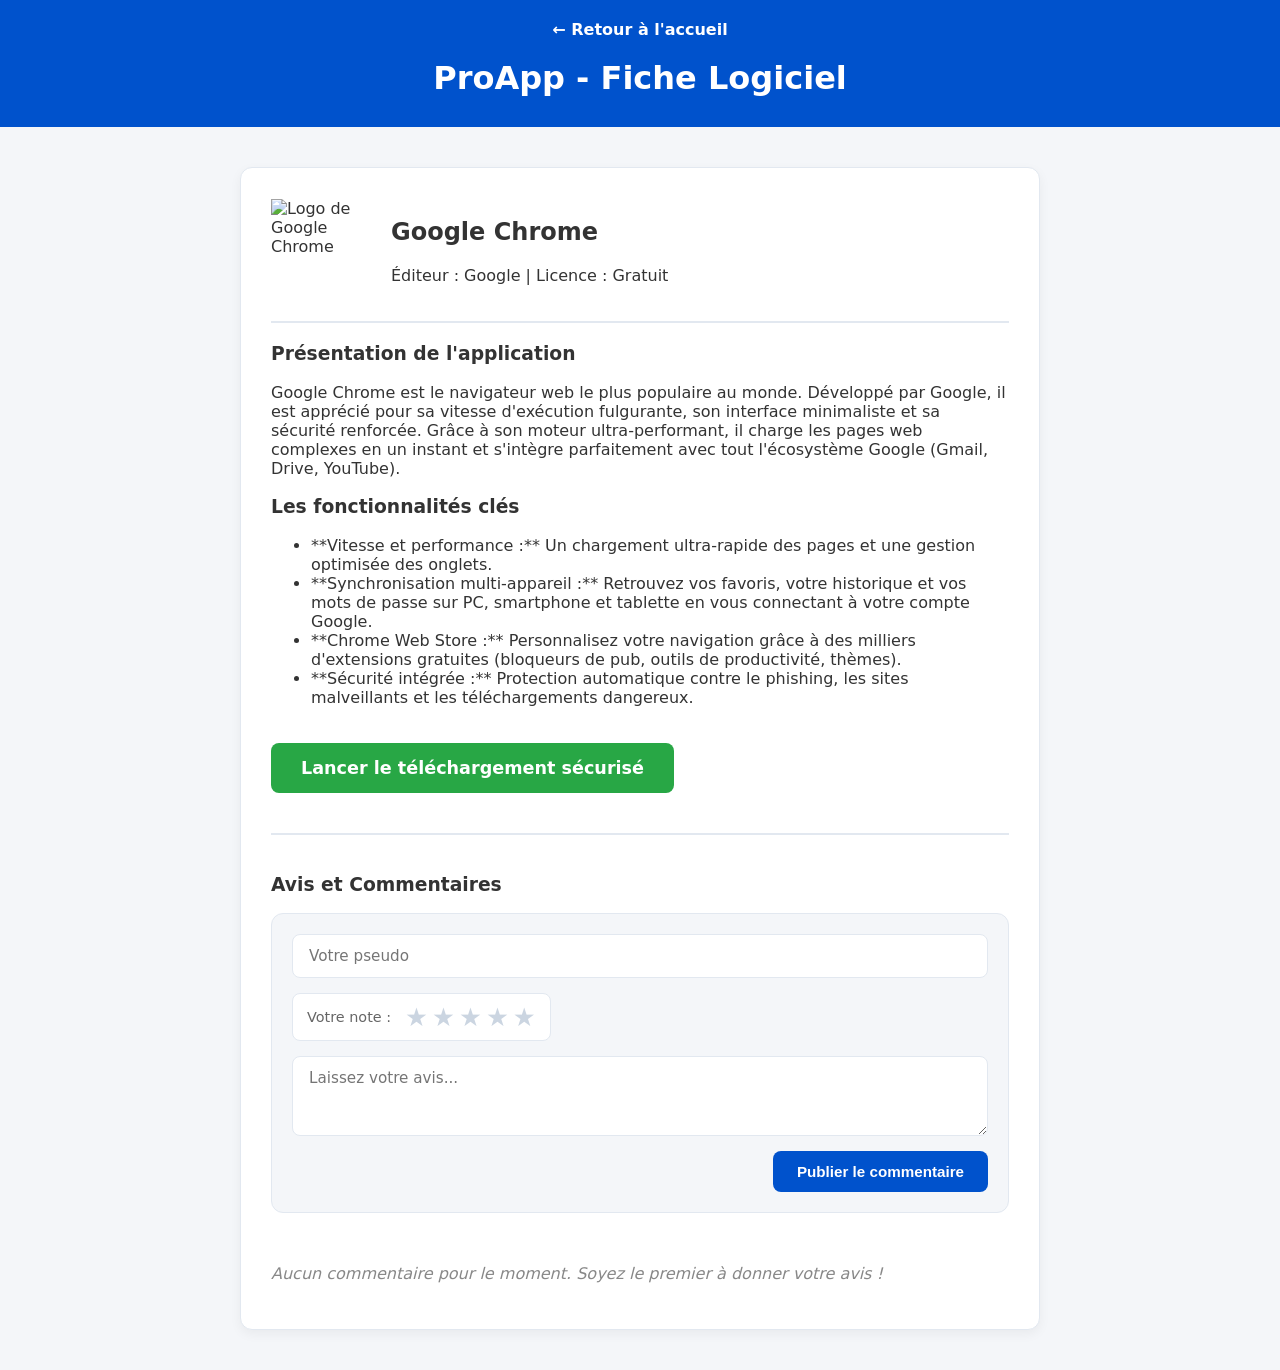
==== Chrome.html @ e078b815 "Add files via upload" ====
<!DOCTYPE html>
<html lang="fr">
<head>
    <meta charset="UTF-8">
    <title>ProApp - Télécharger Google Chrome</title>
        <link rel="stylesheet" href="style.css">
</head>
<body>

    <header>
        <a href="Site.html" class="back-btn">← Retour à l'accueil</a>
        <h1>ProApp - Fiche Logiciel</h1>
    </header>

    <main>
        <div class="app-header">
            <img src="file:///C:/Users/DEPANNAGE/Downloads/Google%20Chrome.png" alt="Logo de Google Chrome">
            <div>
                <h2>Google Chrome</h2>
                <p>Éditeur : Google | Licence : Gratuit</p>
            </div>
        </div>

        <h3>Présentation de l'application</h3>
        <p>Google Chrome est le navigateur web le plus populaire au monde. Développé par Google, il est apprécié pour sa vitesse d'exécution fulgurante, son interface minimaliste et sa sécurité renforcée. Grâce à son moteur ultra-performant, il charge les pages web complexes en un instant et s'intègre parfaitement avec tout l'écosystème Google (Gmail, Drive, YouTube).</p>
        
        <h3>Les fonctionnalités clés</h3>
        <ul>
            <li>**Vitesse et performance :** Un chargement ultra-rapide des pages et une gestion optimisée des onglets.</li>
            <li>**Synchronisation multi-appareil :** Retrouvez vos favoris, votre historique et vos mots de passe sur PC, smartphone et tablette en vous connectant à votre compte Google.</li>
            <li>**Chrome Web Store :** Personnalisez votre navigation grâce à des milliers d'extensions gratuites (bloqueurs de pub, outils de productivité, thèmes).</li>
            <li>**Sécurité intégrée :** Protection automatique contre le phishing, les sites malveillants et les téléchargements dangereux.</li>
        </ul>

        <a href="https://www.google.com/chrome/" target="_blank" class="download-btn">Lancer le téléchargement sécurisé</a>

        <div id="commentZone"></div>
    </main>

   <script src="comments.js" defer></script>
</body>
</html>
---- style.css ----
/* ==========================================================================
   1. VARIABLES & PARAMÈTRES GÉNÉRAUX (Compatibles Mode Sombre)
   ========================================================================== */
:root {
    --primary-color: #0052cc;
    --primary-hover: #0041a3;
    --success-color: #28a745;
    --success-hover: #218838;
    --bg-color: #f4f6f9;
    --card-bg: #ffffff;
    --text-color: #333333;
    --text-secondary: #666666;
    --border-color: #e2e8f0;
    --shadow: 0 4px 12px rgba(0, 0, 0, 0.05);
}

/* Variables appliquées automatiquement en Mode Sombre */
body.dark-mode {
    --bg-color: #121214;
    --card-bg: #1a1a1e;
    --text-color: #f1f5f9;
    --text-secondary: #94a3b8;
    --border-color: #2d2d34;
    --shadow: 0 4px 12px rgba(0, 0, 0, 0.3);
}

* {
    box-sizing: border-box;
    transition: background-color 0.3s ease, color 0.3s ease, border-color 0.3s ease, box-shadow 0.3s ease;
}

body {
    font-family: 'Segoe UI', system-ui, -apple-system, sans-serif;
    background-color: var(--bg-color);
    margin: 0;
    padding: 0;
    color: var(--text-color);
}

/* ==========================================================================
   2. EN-TÊTE & NAVIGATION (Header, Boutons, Sidebar)
   ========================================================================== */
header {
    background-color: #0052cc;
    color: white;
    padding: 20px;
    text-align: center;
    position: relative;
}

header h1 {
    margin: 10px 0;
}

/* Bouton Retour (Fiches Logiciels) */
.back-btn {
    color: white;
    text-decoration: none;
    font-weight: bold;
    display: inline-block;
    margin-bottom: 10px;
}

.back-btn:hover {
    text-decoration: underline;
}

/* Bouton Switch de Thème (Mode Sombre) */
.theme-toggle {
    position: absolute;
    top: 20px;
    right: 20px;
    background: rgba(255, 255, 255, 0.2);
    color: white;
    border: none;
    padding: 8px 16px;
    border-radius: 20px;
    cursor: pointer;
    font-weight: 600;
}

.theme-toggle:hover {
    background: rgba(255, 255, 255, 0.3);
}

/* Barre de recherche (Accueil) */
.search-bar {
    width: 100%;
    max-width: 500px;
    padding: 12px 20px;
    border: none;
    border-radius: 25px;
    font-size: 1rem;
    margin-top: 10px;
    outline: none;
}

/* ==========================================================================
   3. STRUTURES DE PAGES (Conteneur principal & Fiches)
   ========================================================================== */
main {
    max-width: 800px;
    margin: 40px auto;
    background: var(--card-bg);
    padding: 30px;
    border-radius: 12px;
    box-shadow: var(--shadow);
    border: 1px solid var(--border-color);
}

/* En-tête de la fiche logiciel */
.app-header {
    display: flex;
    align-items: center;
    gap: 20px;
    border-bottom: 2px solid var(--border-color);
    padding-bottom: 20px;
    margin-bottom: 20px;
}

.app-header img {
    width: 100px;
    height: 100px;
    object-fit: contain;
}

/* Bouton principal de téléchargement */
.download-btn {
    display: inline-block;
    background-color: var(--success-color);
    color: white;
    text-decoration: none;
    padding: 15px 30px;
    border-radius: 8px;
    font-weight: bold;
    font-size: 1.1rem;
    margin-top: 20px;
    transition: background-color 0.2s ease, transform 0.1s ease;
}

.download-btn:hover {
    background-color: var(--success-hover);
}

.download-btn:active {
    transform: scale(0.98);
}

/* ==========================================================================
   4. MODERNE DESIGN : ESPACE AVIS & FORMULAIRE DE COMMENTAIRES
   ========================================================================== */
#commentZone {
    margin-top: 40px;
}

.comment-form {
    background: var(--bg-color);
    border: 1px solid var(--border-color);
    border-radius: 12px;
    padding: 20px;
    display: flex;
    flex-direction: column;
    gap: 15px;
    margin-bottom: 35px;
}

/* Champs de saisie (Pseudo et Message) */
.comment-input-pseudo, 
.comment-input-text {
    width: 100%;
    background-color: var(--card-bg);
    border: 1px solid var(--border-color);
    color: var(--text-color);
    padding: 12px 16px;
    border-radius: 8px;
    font-family: inherit;
    font-size: 0.95rem;
    outline: none;
    transition: border-color 0.2s ease, box-shadow 0.2s ease;
}

.comment-input-pseudo:focus, 
.comment-input-text:focus {
    border-color: var(--primary-color);
    box-shadow: 0 0 0 3px rgba(0, 82, 204, 0.15);
}

/* Bloc de sélection des étoiles */
.rating-selection {
    display: flex;
    flex-direction: row-reverse; /* Permet l'allumage visuel de gauche à droite */
    justify-content: flex-end;
    align-items: center;
    gap: 4px;
    background: var(--card-bg);
    padding: 8px 14px;
    border-radius: 8px;
    border: 1px solid var(--border-color);
    align-self: flex-start; /* Ne prend que la place nécessaire */
}

/* Cache proprement les ronds radio natifs sans casser la validation HTML required */
.rating-selection input[type="radio"] {
    position: absolute;
    opacity: 0;
    pointer-events: none;
}

/* Label "Votre note :" positionné idéalement à gauche des étoiles */
.rating-selection .rating-title {
    color: var(--text-secondary);
    font-size: 0.9rem;
    font-weight: 500;
    margin-right: 10px;
    order: 1; /* Force le texte à gauche malgré le row-reverse */
}

/* Design de base des étoiles (Grisées par défaut) */
.rating-selection label {
    font-size: 1.6rem;
    color: #cbd5e1;
    cursor: pointer;
    transition: color 0.1s ease, transform 0.1s ease;
}

.rating-selection label:hover {
    transform: scale(1.15);
}

/* Allumage des étoiles (Clic permanent et effet survol) */
.rating-selection input[type="radio"]:checked ~ label,
.rating-selection label:hover,
.rating-selection label:hover ~ label {
    color: #ffb703; /* Superbe jaune ambré moderne */
}

/* Bouton soumettre le commentaire (Publier) */
.comment-submit-btn {
    background-color: var(--primary-color);
    color: white;
    border: none;
    padding: 12px 24px;
    border-radius: 8px;
    font-weight: 600;
    font-size: 0.95rem;
    cursor: pointer;
    align-self: flex-end; /* Calé élégamment à droite */
    transition: background-color 0.2s ease, transform 0.1s ease;
}

.comment-submit-btn:hover {
    background-color: var(--primary-hover);
}

.comment-submit-btn:active {
    transform: scale(0.98);
}

/* ==========================================================================
   5. MODERNE DESIGN : LISTE DES COMMENTAIRES POSTÉS
   ========================================================================== */
.comment-list {
    display: flex;
    flex-direction: column;
    gap: 16px;
}

.single-comment {
    background: var(--card-bg);
    border: 1px solid var(--border-color);
    border-radius: 12px;
    padding: 18px;
    box-shadow: var(--shadow);
    transition: transform 0.2s ease, box-shadow 0.2s ease;
}

/* Effet de lévitation premium au survol d'un commentaire */
.single-comment:hover {
    transform: translateY(-2px);
    box-shadow: 0 6px 16px rgba(0, 0, 0, 0.08);
}

.comment-flex {
    display: flex;
    gap: 16px;
    align-items: flex-start;
}

/* Avatar de l'utilisateur (Style "Squircle" arrondi type Apple) */
.user-avatar {
    width: 44px;
    height: 44px;
    border-radius: 10px;
    display: flex;
    align-items: center;
    justify-content: center;
    font-weight: 700;
    color: white;
    font-size: 1.1rem;
    box-shadow: 0 4px 10px rgba(0, 0, 0, 0.08);
    flex-shrink: 0;
    text-transform: uppercase;
}

.comment-details {
    flex-grow: 1;
}

/* Étoiles jaunes affichées sous le pseudo dans le message */
.stars-display {
    color: #ffb703;
    font-size: 0.95rem;
    margin-bottom: 8px;
    letter-spacing: 2px;
}

/* Bouton "Supprimer" en forme de petit badge discret */
.delete-comment-btn {
    background: var(--bg-color);
    border: 1px solid var(--border-color);
    font-size: 0.9rem;
    cursor: pointer;
    padding: 6px 10px;
    border-radius: 6px;
    transition: all 0.2s ease;
    display: flex;
    align-items: center;
    justify-content: center;
}

.delete-comment-btn:hover {
    background-color: #fee2e2; /* Rouge ultra-léger */
    border-color: #fca5a5;
    color: #dc2626;
    transform: scale(1.05);
}

/* Ajustement du bouton supprimer au survol pour le mode sombre */
body.dark-mode .delete-comment-btn:hover {
    background-color: #451a1a;
    border-color: #7f1d1d;
    color: #fca5a5;
}
/* ==========================================================================
   6. CORRECTIFS ALIGNEMENT ET STRUCTURE (Page Accueil & Fiches)
   ========================================================================== */

/* Structure de la page d'accueil (Sidebar + Contenu) */
body > div[style*="display: flex"] {
    display: flex !important;
    max-width: 1200px;
    margin: 30px auto;
    padding: 0 20px;
    gap: 30px;
}

/* Style propre de la Barre Latérale (Sidebar Catégories) */
.sidebar {
    width: 250px;
    background: var(--card-bg);
    padding: 20px;
    border-radius: 12px;
    box-shadow: var(--shadow);
    border: 1px solid var(--border-color);
    height: fit-content;
}

.sidebar h3 {
    margin-top: 0;
    margin-bottom: 15px;
    font-size: 1.1rem;
    color: var(--text-color);
}

.sidebar ul {
    list-style: none;
    padding: 0;
    margin: 0;
    display: flex;
    flex-direction: column;
    gap: 8px;
}

/* Boutons des catégories */
.filter-btn {
    width: 100%;
    text-align: left;
    background: var(--bg-color);
    border: 1px solid var(--border-color);
    color: var(--text-color);
    padding: 10px 14px;
    border-radius: 8px;
    cursor: pointer;
    font-weight: 500;
    font-size: 0.9rem;
    transition: all 0.2s ease;
}

.filter-btn:hover {
    background: var(--border-color);
}

.filter-btn.active {
    background: var(--primary-color);
    color: white;
    border-color: var(--primary-color);
}

/* Section contenant la grille des logiciels */
.content-grid {
    flex-grow: 1;
    display: grid;
    grid-template-columns: repeat(auto-fill, minmax(280px, 1fr));
    gap: 20px;
}

/* Style moderne de chaque carte de logiciel (Articles) */
article {
    background: var(--card-bg);
    border: 1px solid var(--border-color);
    border-radius: 12px;
    padding: 20px;
    box-shadow: var(--shadow);
    display: flex;
    flex-direction: column;
    gap: 12px;
    position: relative;
    transition: transform 0.2s ease, box-shadow 0.2s ease;
}

article:hover {
    transform: translateY(-3px);
    box-shadow: 0 6px 16px rgba(0,0,0,0.08);
}

/* Alignement des images des logiciels dans la carte */
article img {
    width: 60px;
    height: 60px;
    object-fit: contain;
}

/* Badges de catégories (Internet, Jeux Vidéo, etc.) */
.badge {
    position: absolute;
    top: 15px;
    right: 15px;
    background: var(--bg-color);
    color: var(--text-secondary);
    padding: 4px 10px;
    border-radius: 20px;
    font-size: 0.75rem;
    font-weight: 600;
    text-transform: uppercase;
    border: 1px solid var(--border-color);
}

/* Boutons "Voir la fiche" */
article a {
    display: block;
    text-align: center;
    background: var(--primary-color);
    color: white;
    text-decoration: none;
    padding: 10px;
    border-radius: 8px;
    font-weight: 600;
    font-size: 0.9rem;
    margin-top: auto; /* Pousse le bouton vers le bas */
}

article a:hover {
    background: var(--primary-hover);
}
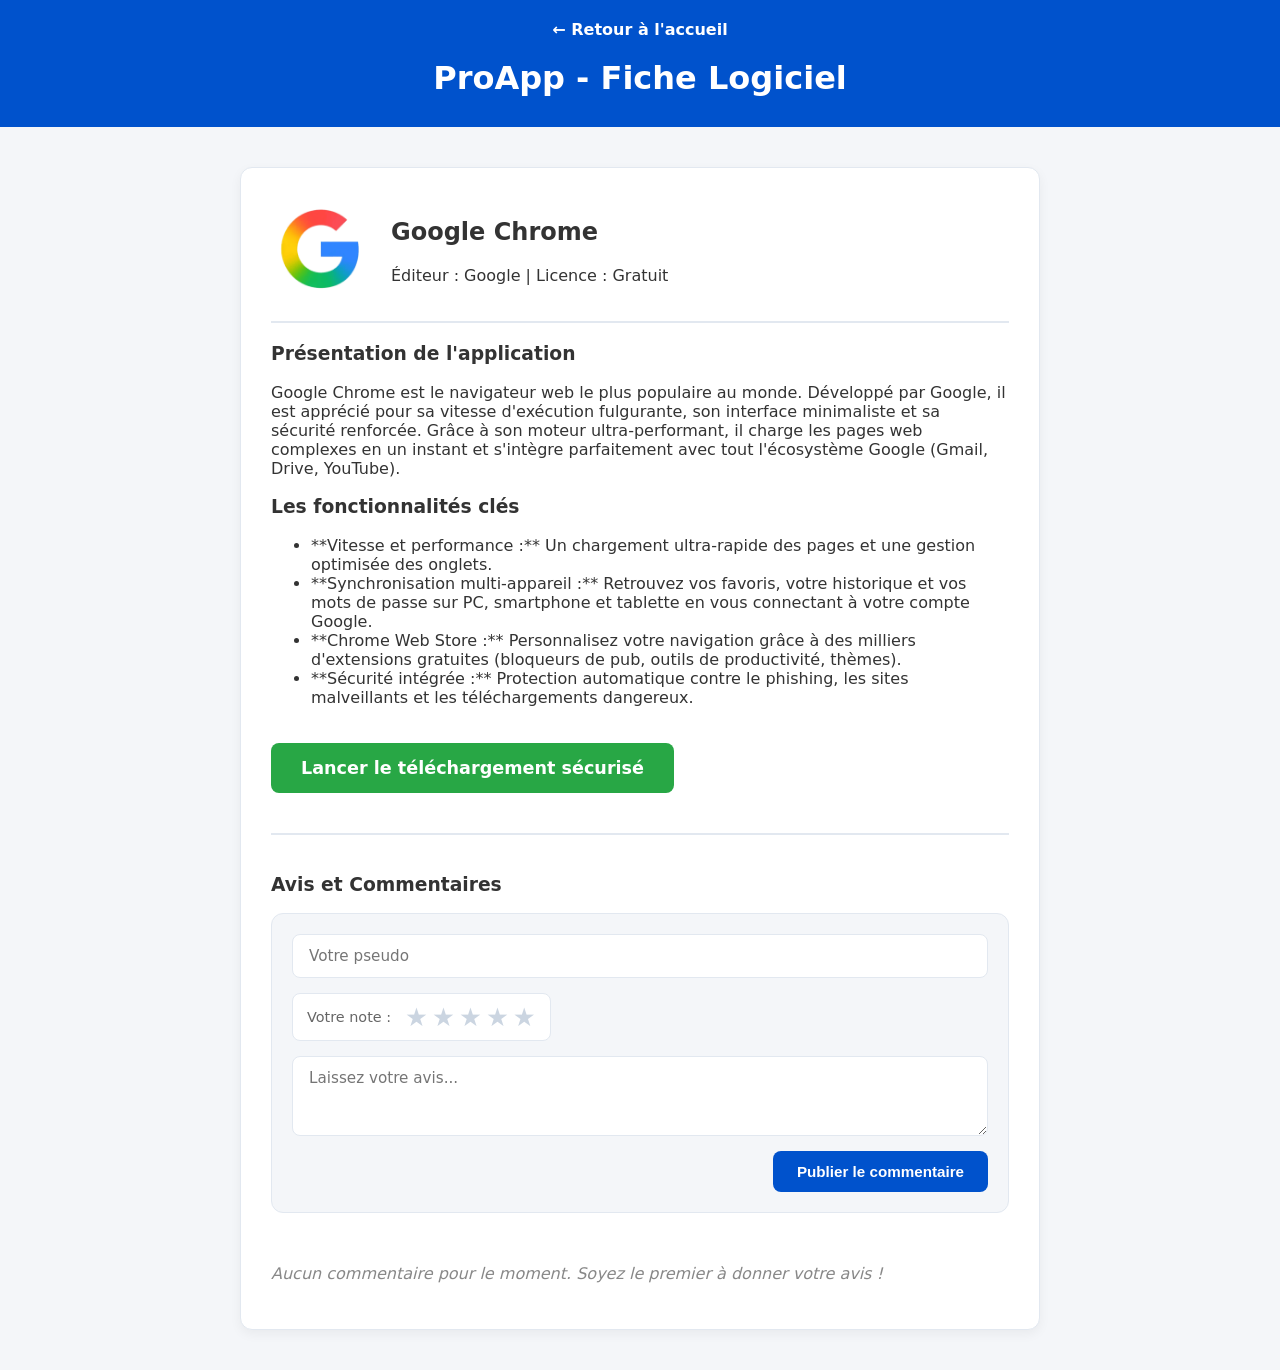
==== commit 3be64ff2: "Chrome.html" ====
--- a/Chrome.html
+++ b/Chrome.html
@@ -14,7 +14,7 @@
 
     <main>
         <div class="app-header">
-            <img src="file:///C:/Users/DEPANNAGE/Downloads/Google%20Chrome.png" alt="Logo de Google Chrome">
+            <img src="Google Chrome.png" alt="Logo de Google Chrome">
             <div>
                 <h2>Google Chrome</h2>
                 <p>Éditeur : Google | Licence : Gratuit</p>
@@ -39,4 +39,4 @@
 
    <script src="comments.js" defer></script>
 </body>
-</html>+</html>
